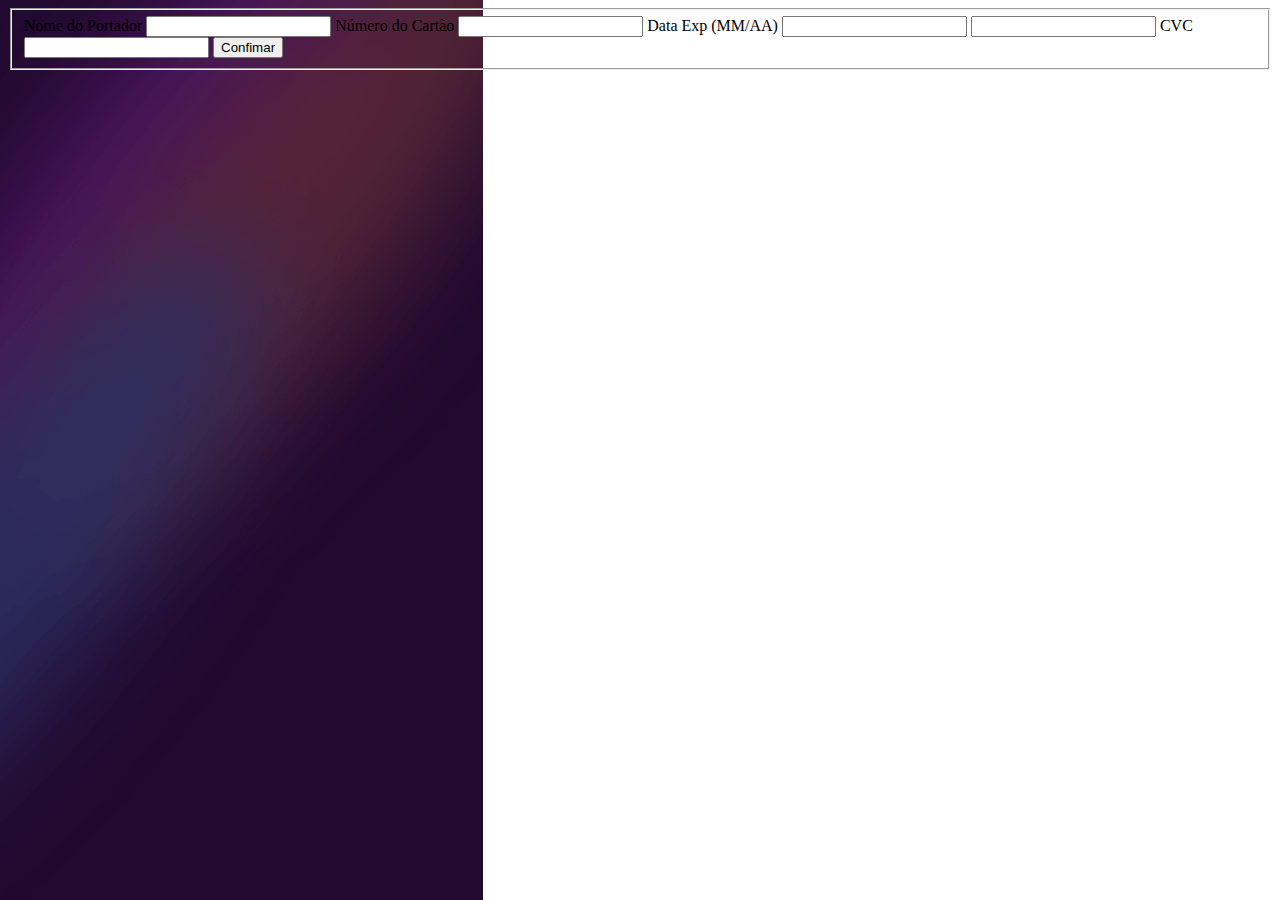
==== Pagamento.html @ 614a7911 "Add files via upload" ====
<!DOCTYPE html>
<html lang='pt-br'>

<head>
  <meta charset='utf-8'>
  <meta name='viemport' content='width=device-width, initial-scale=1.0'>
  <title>Pagamento - Cartão</title>
  <link rel='stylesheet' href='Estilo.css'>
  <link rel='icon' sizes='32x32' href='images/favicon-32x32.png'>
</head>

<body>
  <fieldset>
<!-- Analisar os inputs do tipe number -->
    <label for='Nome'>Nome do Portador</label>
    <input type='text' id='Nome' required>

    <label for='NumCartao'>Número do Cartão</label>
    <input type='number' id='NumCartao' required>

    <label for='Validade'>Data Exp (MM/AA)</label>
    <input type='number' id='Validade' required>
    <input type='number' id='Validade' required>

    <label for='CVC'>CVC</label>
    <input type='text' id='CVC' required>

    <input type='submit' value='Confimar'>

  </fieldset>

</body>

</html>
---- Estilo.css ----
body{
  background: url('images/bg-main-desktop.png') no-repeat;
}
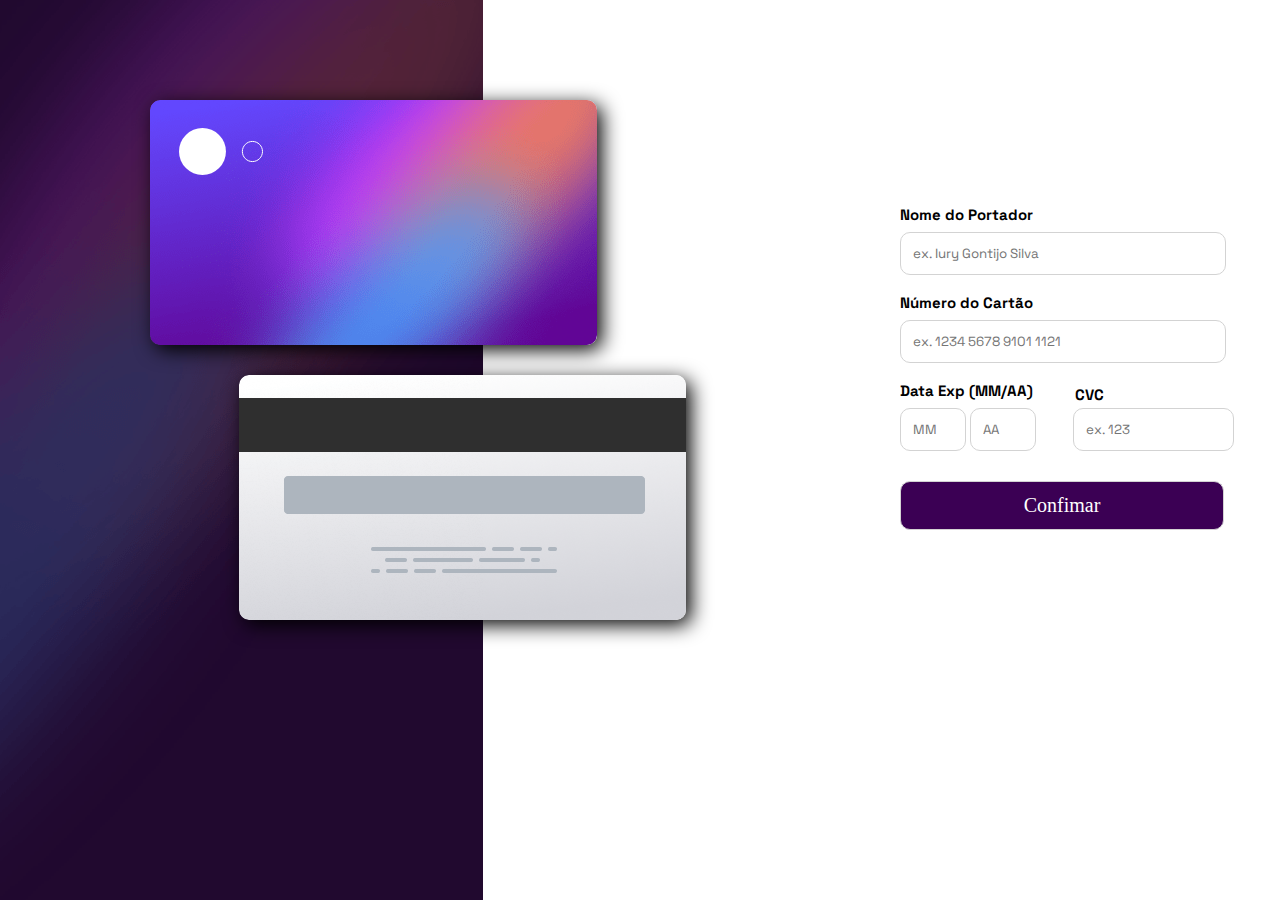
==== commit 225f1725: "Add files via upload" ====
--- a/Pagamento.html
+++ b/Pagamento.html
@@ -5,28 +5,36 @@
   <meta charset='utf-8'>
   <meta name='viemport' content='width=device-width, initial-scale=1.0'>
   <title>Pagamento - Cartão</title>
+  <link rel='stylesheet' href='Reset.css'>
   <link rel='stylesheet' href='Estilo.css'>
   <link rel='icon' sizes='32x32' href='images/favicon-32x32.png'>
+  <link rel="preconnect" href="https://fonts.googleapis.com">
+  <link rel="preconnect" href="https://fonts.gstatic.com" crossorigin>
+  <link href="https://fonts.googleapis.com/css2?family=Space+Grotesk:wght@300&display=swap" rel="stylesheet">
 </head>
 
 <body>
+
+  <img class='frente' src='images/bg-card-front.png' alt='Parte da frente do cartão'>
+  <img class='logo' src='images/card-logo.svg'>
+  <img class='tras' src='images/bg-card-back.png' alt='Parte de trás do cartão'>
   <fieldset>
-<!-- Analisar os inputs do tipe number -->
-    <label for='Nome'>Nome do Portador</label>
-    <input type='text' id='Nome' required>
+    <form>
+      <label for='Nome'>Nome do Portador</label>
+      <input class='nome' type='text' id='Nome' required placeholder='ex. Iury Gontijo Silva'>
 
-    <label for='NumCartao'>Número do Cartão</label>
-    <input type='number' id='NumCartao' required>
+      <label for='NumCartao'>Número do Cartão</label>
+      <input class='numero' type='number' id='NumCartao' required placeholder='ex. 1234 5678 9101 1121'>
 
-    <label for='Validade'>Data Exp (MM/AA)</label>
-    <input type='number' id='Validade' required>
-    <input type='number' id='Validade' required>
+      <label class='validade' for='Validade'>Data Exp (MM/AA)</label>
+      <input class='mes' type='number' id='Validade' required placeholder='MM'>
+      <input class='ano' type='number' id='Validade' required placeholder='AA'>
 
-    <label for='CVC'>CVC</label>
-    <input type='text' id='CVC' required>
+      <label class='codigo' for='CVC'>CVC</label>
+      <input class='cvc' type='text' id='CVC' required placeholder='ex. 123'>
 
-    <input type='submit' value='Confimar'>
-
+      <input class='confirmar' type='submit' value='Confimar'>
+    </form>
   </fieldset>
 
 </body>
--- a/Estilo.css
+++ b/Estilo.css
@@ -1,3 +1,78 @@
 body{
+  width: 1440px;
   background: url('images/bg-main-desktop.png') no-repeat;
+  font-family: 'Space Grotesk', sans-serif;
+  font-size: 15px;
+  font-weight: bold;
 }
+
+.frente{
+  position: relative;
+  left: 150px;
+  top: 100px;
+  box-shadow: 5px 5px 20px;
+  border-radius: 10px;
+}
+
+.logo{
+  position: relative;
+  right: 272px;
+  bottom: 70px;
+}
+
+.tras{
+  position: relative;
+  right: 300px;
+  top: 375px;
+  box-shadow: 5px 5px 20px;
+  border-radius: 10px;
+}
+
+fieldset{
+  width: 350px;
+  position: relative;
+  left: 900px;
+  bottom: 40px;
+}
+
+input{
+  margin: 10px 0 20px;
+  padding: 12px;
+  border: 1px solid;
+  border-radius: 10px;
+  border-color: #D3D3D3;
+  font-family: 'Space Grotesk', sans-serif;
+}
+
+.nome, .numero{
+  width: 300px;
+  display: block;
+}
+
+.validade{
+  display: block;
+}
+
+.mes, .ano{
+  display: inline-block;
+  width: 40px;
+
+}
+
+.codigo{
+  position: relative;
+  bottom: 34px;
+  left: 35px;
+}
+
+.cvc{
+  width: 135px;
+  display: inline-block;
+}
+
+.confirmar{
+  width: 324px;
+  font: 20px bold;
+  color: #FFFFFF;
+  background-color: #3B0054;
+}
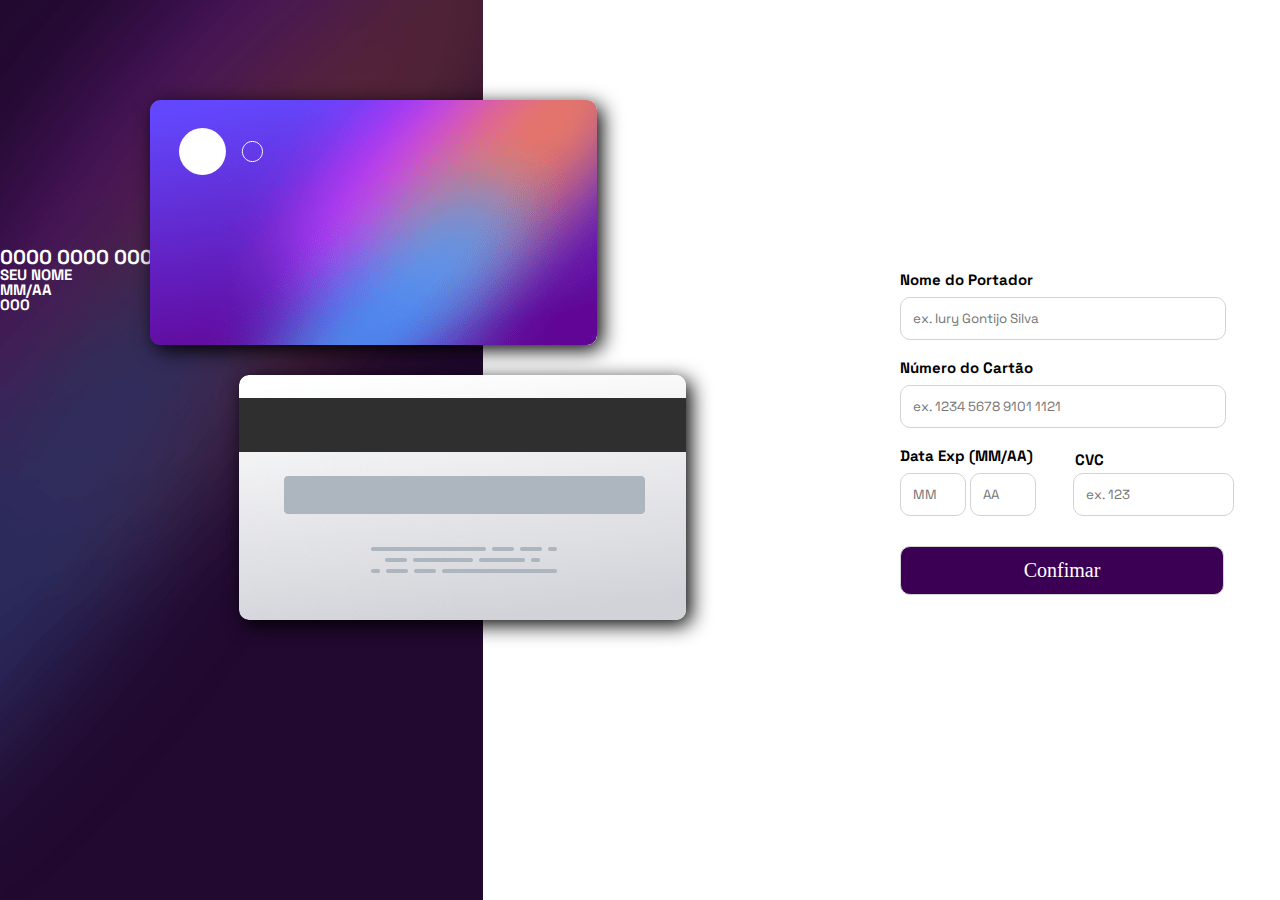
==== commit 0683797c: "Add files via upload" ====
--- a/Pagamento.html
+++ b/Pagamento.html
@@ -11,13 +11,21 @@
   <link rel="preconnect" href="https://fonts.googleapis.com">
   <link rel="preconnect" href="https://fonts.gstatic.com" crossorigin>
   <link href="https://fonts.googleapis.com/css2?family=Space+Grotesk:wght@300&display=swap" rel="stylesheet">
-</head>
+  </head>
 
 <body>
 
   <img class='frente' src='images/bg-card-front.png' alt='Parte da frente do cartão'>
   <img class='logo' src='images/card-logo.svg'>
   <img class='tras' src='images/bg-card-back.png' alt='Parte de trás do cartão'>
+
+  <div class='texto'>
+    <p class='textonome'>0000 0000 0000 0000</p>
+    <p class='textonum'>SEU NOME</p>
+    <p class='textovalidade'>MM/AA</p>
+    <p class='textocvc'>000</p>
+  </div>
+
   <fieldset>
     <form>
       <label for='Nome'>Nome do Portador</label>
--- a/Estilo.css
+++ b/Estilo.css
@@ -26,6 +26,28 @@
   top: 375px;
   box-shadow: 5px 5px 20px;
   border-radius: 10px;
+}
+
+.texto{
+  display: relative;
+  font-weight: bold;
+  color: #FFFFFF;
+}
+
+.textonome{
+  font-size: 20px;
+}
+
+.textonum{
+
+}
+
+.textovalidade{
+
+}
+
+.textocvc{
+
 }
 
 fieldset{
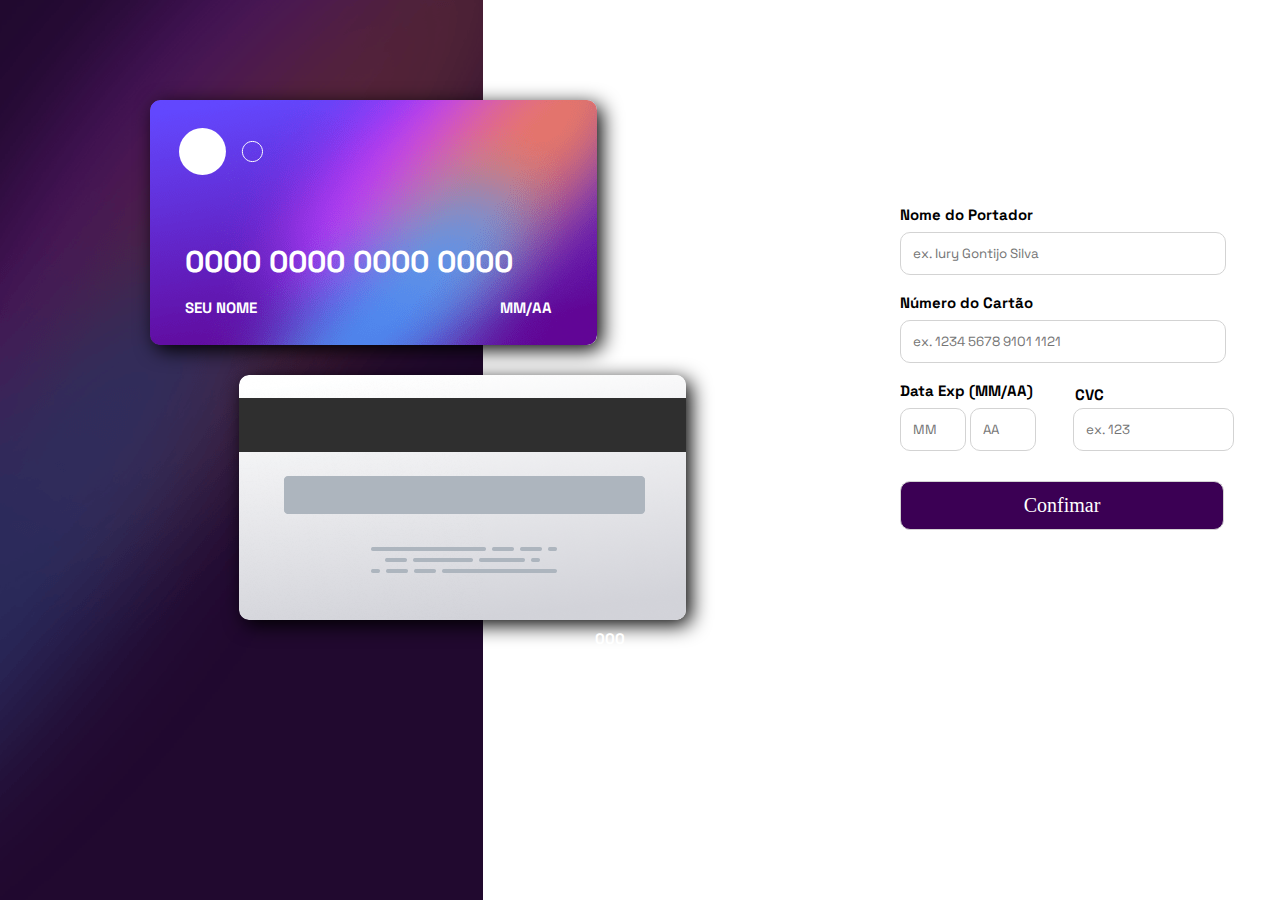
==== commit 48e07607: "Add files via upload" ====
--- a/Pagamento.html
+++ b/Pagamento.html
@@ -15,9 +15,11 @@
 
 <body>
 
-  <img class='frente' src='images/bg-card-front.png' alt='Parte da frente do cartão'>
-  <img class='logo' src='images/card-logo.svg'>
-  <img class='tras' src='images/bg-card-back.png' alt='Parte de trás do cartão'>
+  <div class='imagens'>
+    <img class='frente' src='images/bg-card-front.png' alt='Parte da frente do cartão'>
+    <img class='logo' src='images/card-logo.svg'>
+    <img class='tras' src='images/bg-card-back.png' alt='Parte de trás do cartão'>
+  </div>
 
   <div class='texto'>
     <p class='textonome'>0000 0000 0000 0000</p>
--- a/Estilo.css
+++ b/Estilo.css
@@ -29,25 +29,37 @@
 }
 
 .texto{
-  display: relative;
   font-weight: bold;
   color: #FFFFFF;
+  font-size: 15px;
 }
 
 .textonome{
-  font-size: 20px;
+  position: absolute;
+  display: inline-block;
+  font-size: 30px;
+  left: 185px;
 }
 
 .textonum{
-
+  position: absolute;
+  display: inline-block;
+  left: 185px;
+  top: 300px;
 }
 
 .textovalidade{
-
+  position: absolute;
+  display: inline-block;
+  top: 300px;
+  left: 500px;
 }
 
 .textocvc{
-
+  position: absolute;
+  display: inline-block;
+  bottom: 254px;
+  left: 595px;
 }
 
 fieldset{
